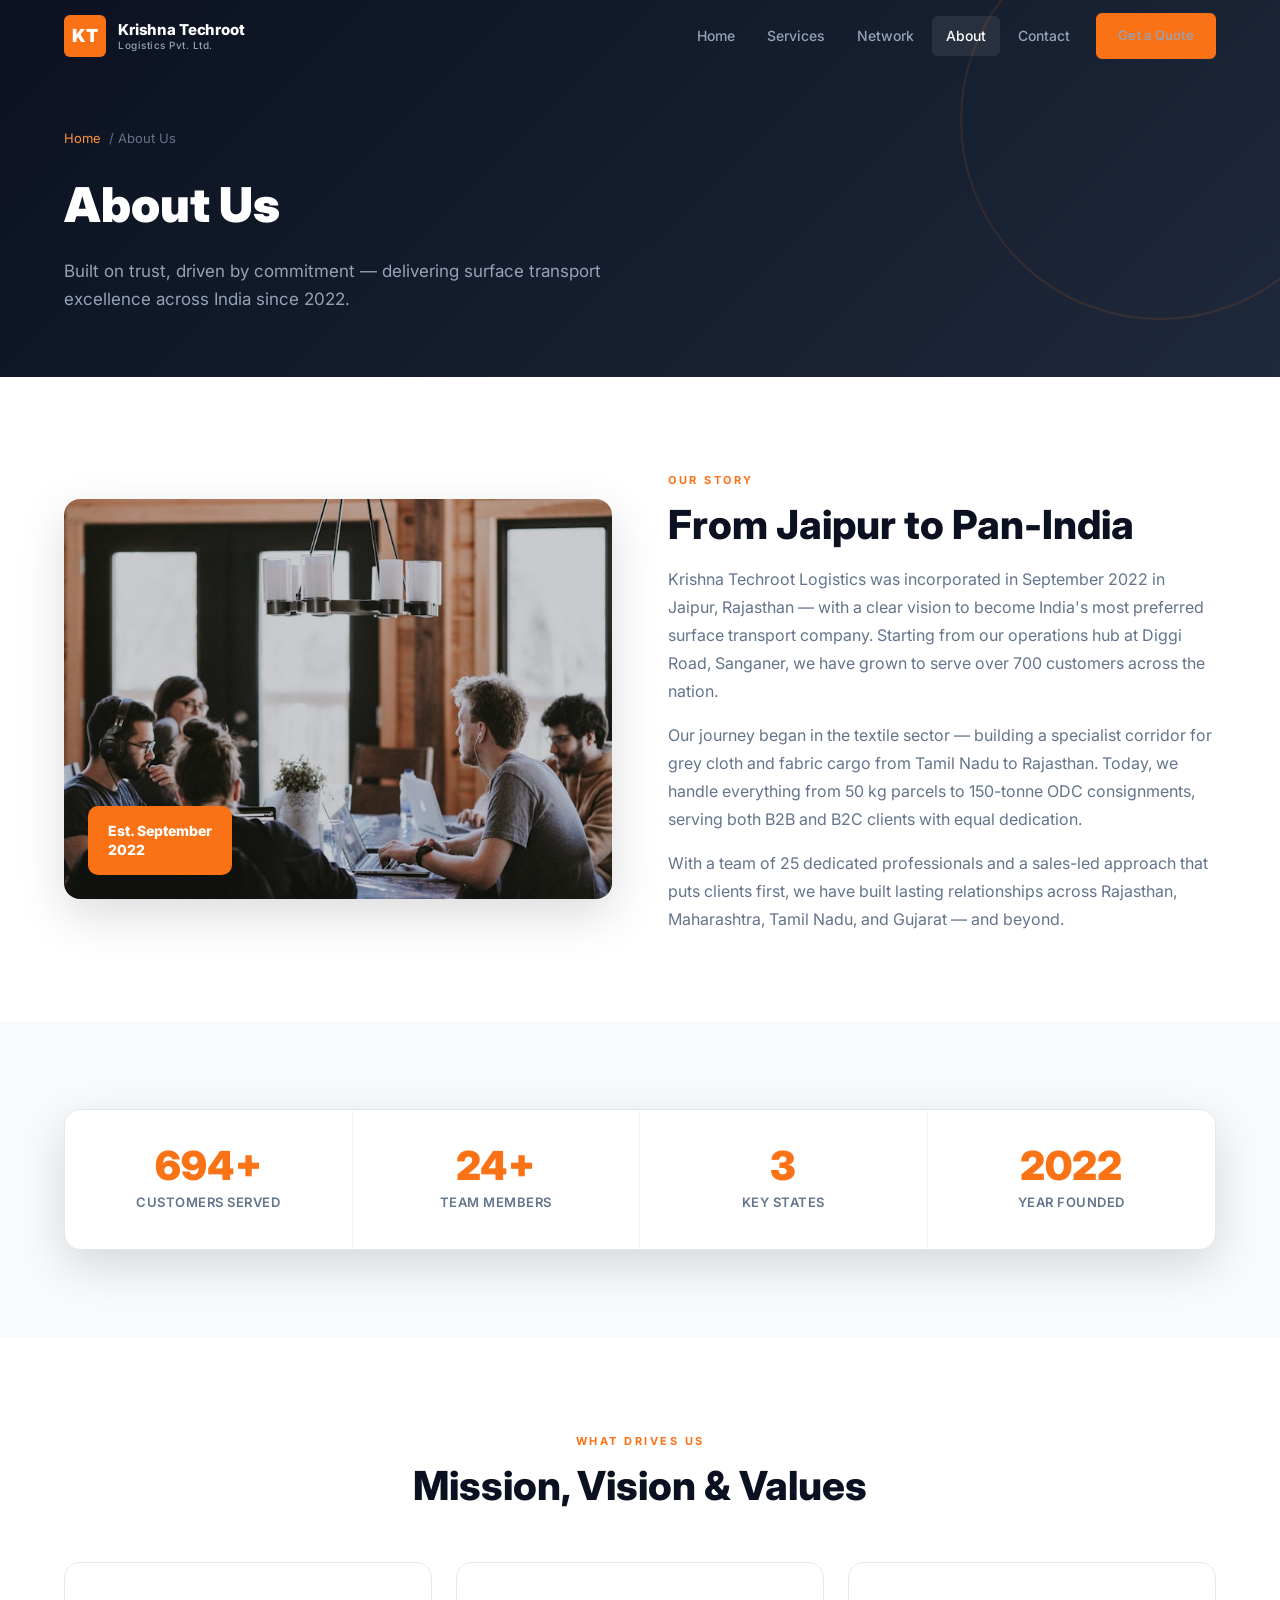
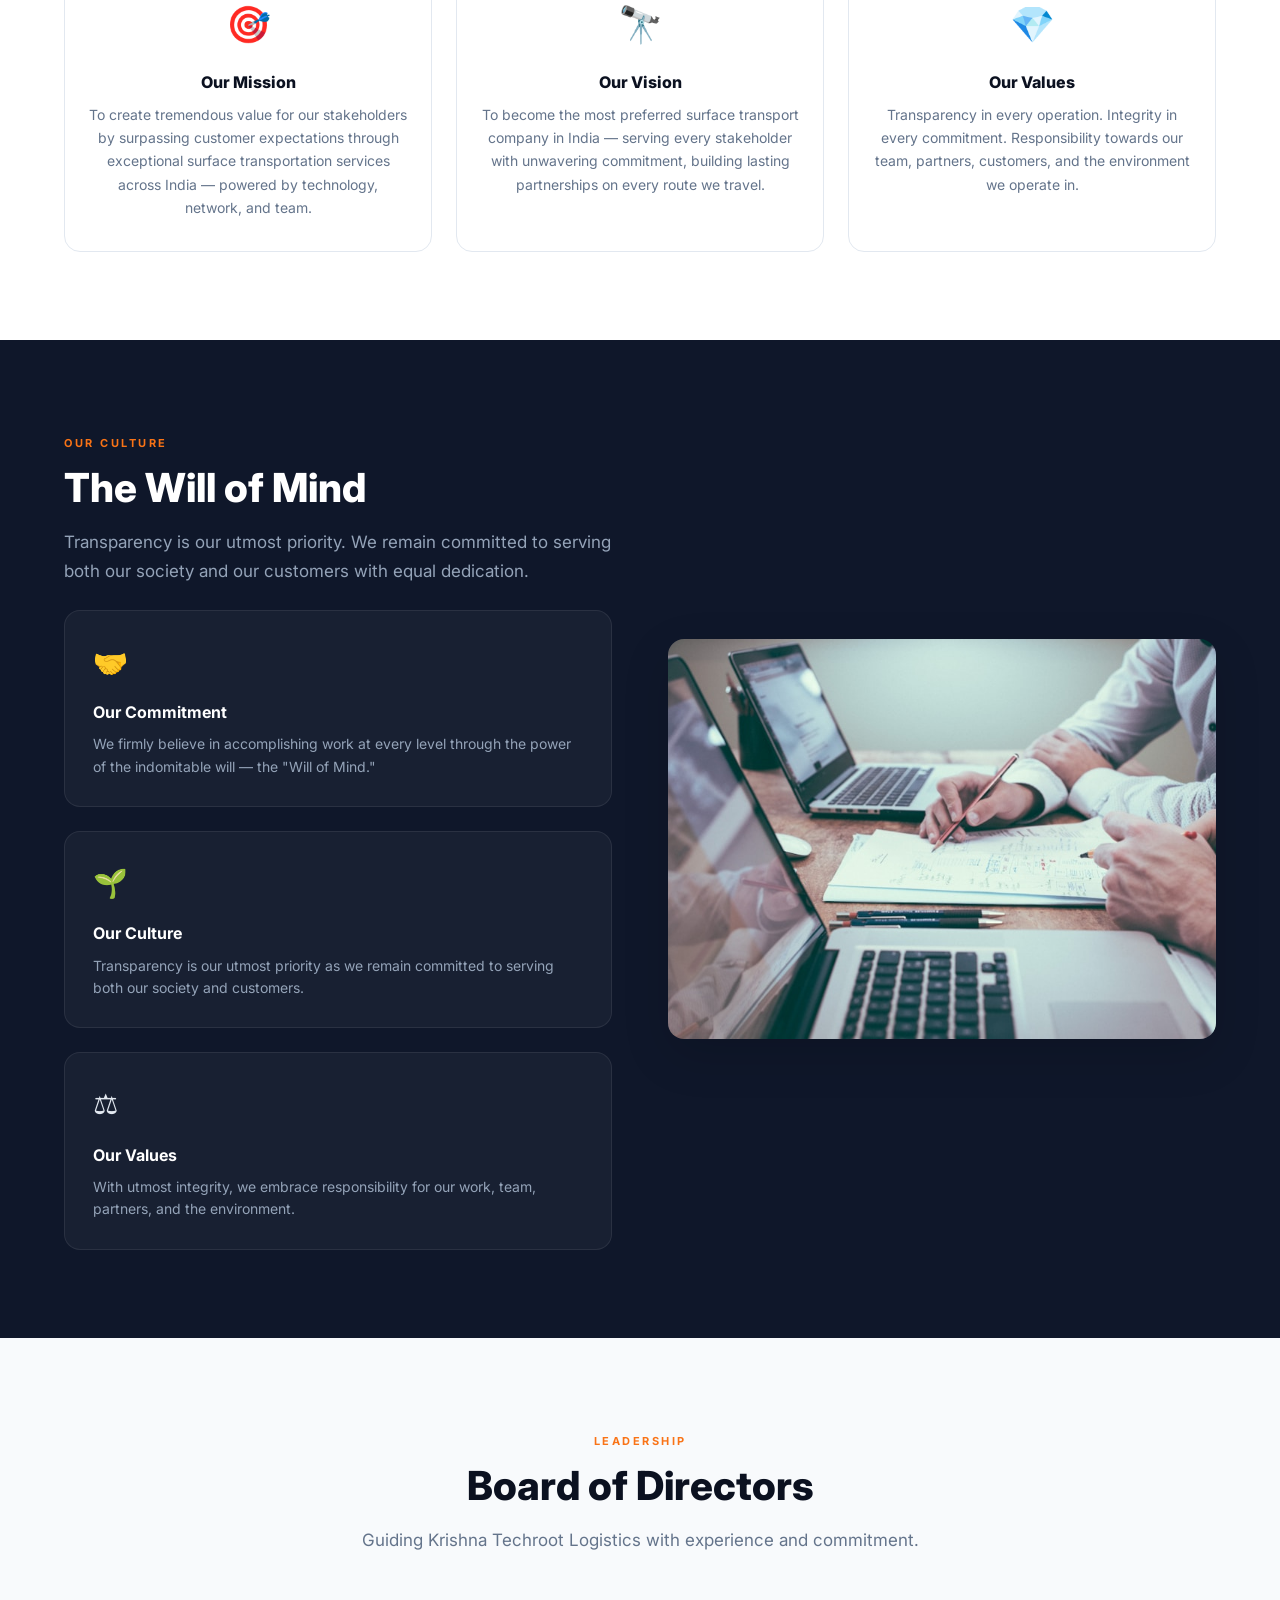
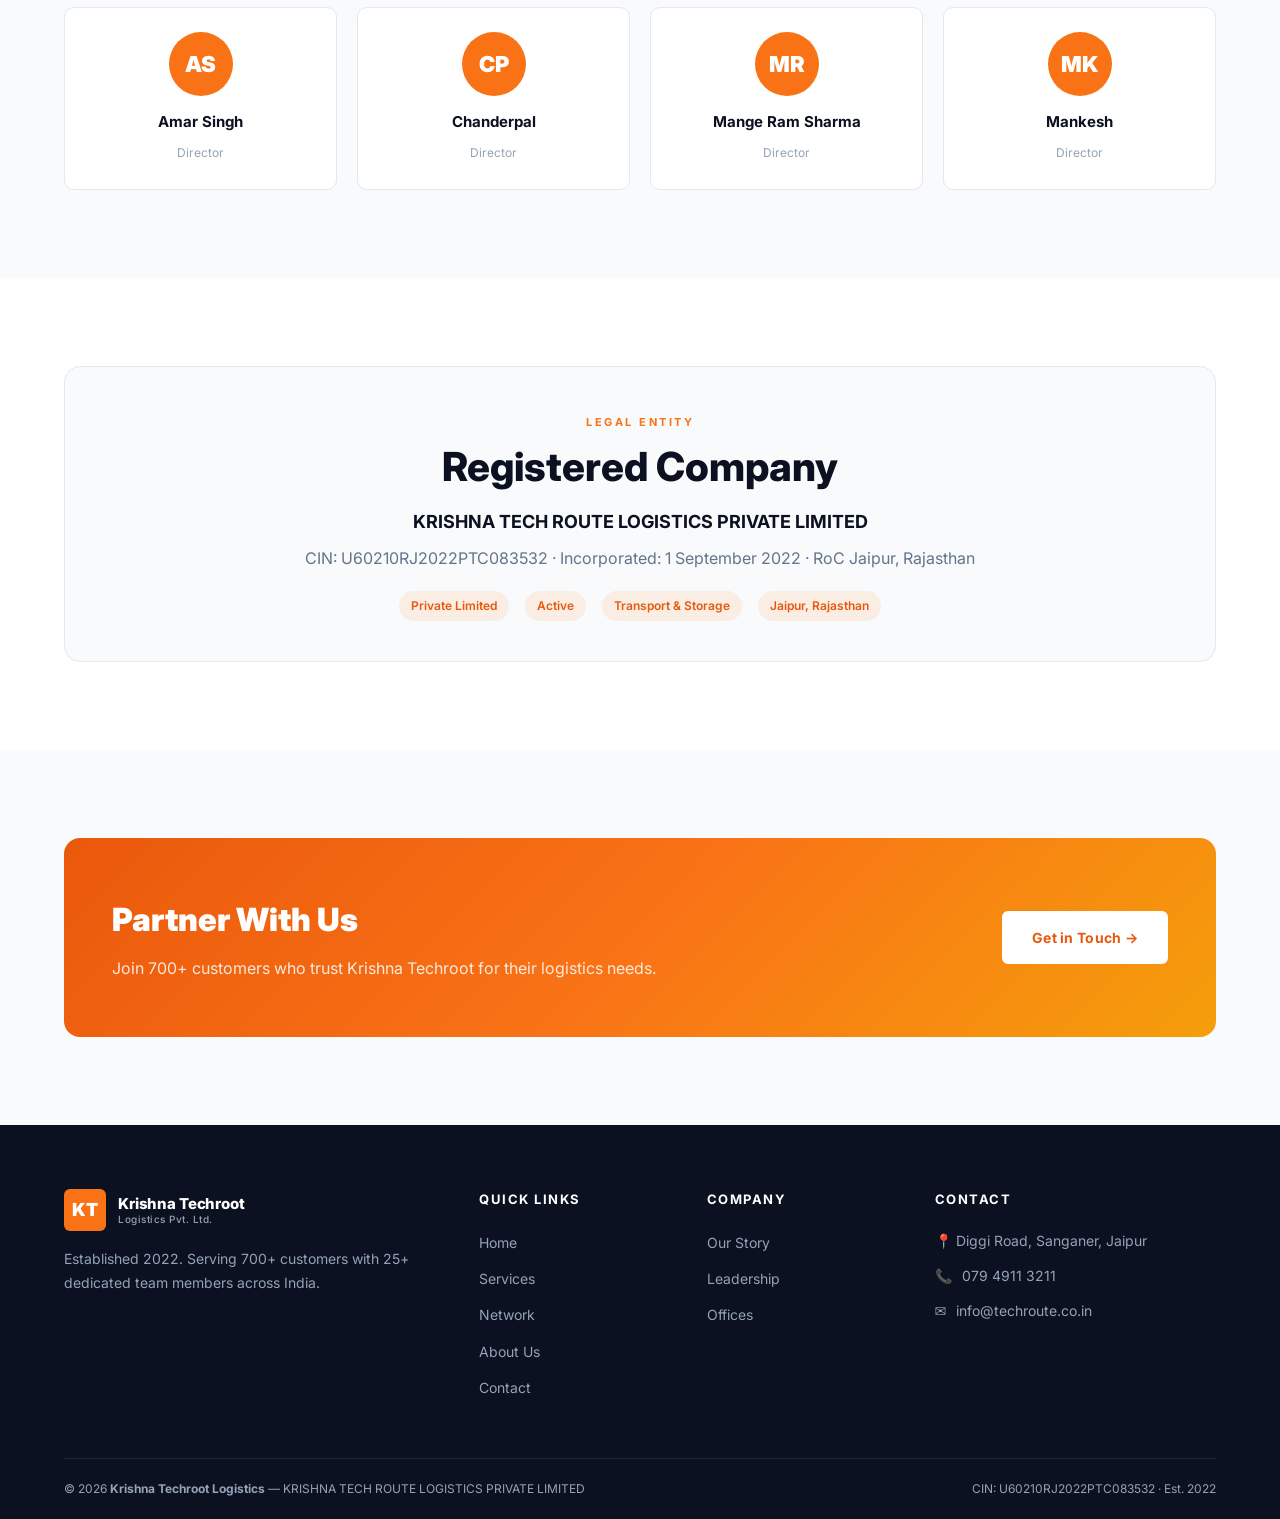
==== krishna-techroot-logistics/about.html @ 6e651018 "Initial commit: Krishna Techroot Logistics demo" ====
<!DOCTYPE html>
<html lang="en">
<head>
  <meta charset="UTF-8">
  <meta name="viewport" content="width=device-width, initial-scale=1.0">
  <title>About Us | Krishna Techroot Logistics</title>
  <meta name="description" content="Krishna Techroot Logistics — established 2022 in Jaipur. 25+ team members serving 700+ customers across India.">
  <link rel="preconnect" href="https://fonts.googleapis.com">
  <link rel="preconnect" href="https://fonts.gstatic.com" crossorigin>
  <link href="https://fonts.googleapis.com/css2?family=Inter:wght@400;500;600;700;800;900&display=swap" rel="stylesheet">
  <link rel="stylesheet" href="assets/css/main.css">
</head>
<body>
  <a href="#main" class="skip-link">Skip to main content</a>

  <header class="site-header scrolled">
    <div class="container header-inner">
      <a href="index.html" class="logo">
        <div class="logo-icon">KT</div>
        <div class="logo-text"><span class="name">Krishna Techroot</span><span class="tag">Logistics Pvt. Ltd.</span></div>
      </a>
      <nav class="nav-desktop" aria-label="Main navigation">
        <a href="index.html">Home</a>
        <a href="services.html">Services</a>
        <a href="network.html">Network</a>
        <a href="about.html" class="active">About</a>
        <a href="contact.html">Contact</a>
        <a href="contact.html#quote" class="btn btn-primary">Get a Quote</a>
      </nav>
      <button class="menu-toggle" aria-label="Open menu" aria-expanded="false"><span></span><span></span><span></span></button>
    </div>
    <nav class="mobile-nav" id="mobile-nav">
      <a href="index.html">Home</a>
      <a href="services.html">Services</a>
      <a href="network.html">Network</a>
      <a href="about.html" class="active">About</a>
      <a href="contact.html">Contact</a>
      <a href="contact.html#quote" class="btn btn-primary" style="margin-top:12px;text-align:center;">Get a Quote</a>
    </nav>
  </header>

  <main id="main">
    <div class="page-hero">
      <div class="container">
        <div class="breadcrumb"><a href="index.html">Home</a> / About Us</div>
        <h1>About Us</h1>
        <p>Built on trust, driven by commitment — delivering surface transport excellence across India since 2022.</p>
      </div>
    </div>

    <!-- Story -->
    <section class="section">
      <div class="container">
        <div class="about-grid fade-up">
          <div class="about-img">
            <img src="assets/images/team.jpg" alt="Krishna Techroot Logistics operations" loading="lazy">
            <div class="about-img-badge">Est. September<br>2022</div>
          </div>
          <div>
            <span class="section-label">Our Story</span>
            <h2 class="section-title">From Jaipur to Pan-India</h2>
            <p style="margin-bottom:16px;color:var(--slate-500);line-height:1.75;">Krishna Techroot Logistics was incorporated in September 2022 in Jaipur, Rajasthan — with a clear vision to become India's most preferred surface transport company. Starting from our operations hub at Diggi Road, Sanganer, we have grown to serve over 700 customers across the nation.</p>
            <p style="margin-bottom:16px;color:var(--slate-500);line-height:1.75;">Our journey began in the textile sector — building a specialist corridor for grey cloth and fabric cargo from Tamil Nadu to Rajasthan. Today, we handle everything from 50 kg parcels to 150-tonne ODC consignments, serving both B2B and B2C clients with equal dedication.</p>
            <p style="color:var(--slate-500);line-height:1.75;">With a team of 25 dedicated professionals and a sales-led approach that puts clients first, we have built lasting relationships across Rajasthan, Maharashtra, Tamil Nadu, and Gujarat — and beyond.</p>
          </div>
        </div>
      </div>
    </section>

    <!-- Numbers -->
    <section class="section section-light">
      <div class="container">
        <div class="stats-grid fade-up" style="margin-top:0;">
          <div class="stat-item">
            <div class="stat-num" data-count="700" data-suffix="+">0</div>
            <div class="stat-label">Customers Served</div>
          </div>
          <div class="stat-item">
            <div class="stat-num" data-count="25" data-suffix="+">0</div>
            <div class="stat-label">Team Members</div>
          </div>
          <div class="stat-item">
            <div class="stat-num" data-count="4" data-suffix="">0</div>
            <div class="stat-label">Key States</div>
          </div>
          <div class="stat-item">
            <div class="stat-num">2022</div>
            <div class="stat-label">Year Founded</div>
          </div>
        </div>
      </div>
    </section>

    <!-- Mission Vision Values -->
    <section class="section">
      <div class="container">
        <div class="section-header center fade-up">
          <span class="section-label">What Drives Us</span>
          <h2 class="section-title">Mission, Vision &amp; Values</h2>
        </div>
        <div class="values-grid fade-up">
          <div class="value-card">
            <div class="value-icon">🎯</div>
            <h3>Our Mission</h3>
            <p>To create tremendous value for our stakeholders by surpassing customer expectations through exceptional surface transportation services across India — powered by technology, network, and team.</p>
          </div>
          <div class="value-card">
            <div class="value-icon">🔭</div>
            <h3>Our Vision</h3>
            <p>To become the most preferred surface transport company in India — serving every stakeholder with unwavering commitment, building lasting partnerships on every route we travel.</p>
          </div>
          <div class="value-card">
            <div class="value-icon">💎</div>
            <h3>Our Values</h3>
            <p>Transparency in every operation. Integrity in every commitment. Responsibility towards our team, partners, customers, and the environment we operate in.</p>
          </div>
        </div>
      </div>
    </section>

    <!-- Culture -->
    <section class="section section-dark">
      <div class="container">
        <div class="about-grid fade-up">
          <div>
            <span class="section-label">Our Culture</span>
            <h2 class="section-title">The Will of Mind</h2>
            <p class="section-desc" style="margin-bottom:24px;">Transparency is our utmost priority. We remain committed to serving both our society and our customers with equal dedication.</p>
            <div class="features-grid" style="grid-template-columns:1fr;">
              <div class="feature-card">
                <div class="feature-icon">🤝</div>
                <h3>Our Commitment</h3>
                <p>We firmly believe in accomplishing work at every level through the power of the indomitable will — the "Will of Mind."</p>
              </div>
              <div class="feature-card">
                <div class="feature-icon">🌱</div>
                <h3>Our Culture</h3>
                <p>Transparency is our utmost priority as we remain committed to serving both our society and customers.</p>
              </div>
              <div class="feature-card">
                <div class="feature-icon">⚖️</div>
                <h3>Our Values</h3>
                <p>With utmost integrity, we embrace responsibility for our work, team, partners, and the environment.</p>
              </div>
            </div>
          </div>
          <div class="about-img">
            <img src="assets/images/office.jpg" alt="Krishna Techroot team and culture" loading="lazy">
          </div>
        </div>
      </div>
    </section>

    <!-- Leadership -->
    <section class="section section-light">
      <div class="container">
        <div class="section-header center fade-up">
          <span class="section-label">Leadership</span>
          <h2 class="section-title">Board of Directors</h2>
          <p class="section-desc">Guiding Krishna Techroot Logistics with experience and commitment.</p>
        </div>
        <div class="directors-grid fade-up">
          <div class="director-card" style="background:white;border:1px solid var(--slate-200);">
            <div class="director-avatar">AS</div>
            <h4 style="color:var(--navy-900);">Amar Singh</h4>
            <span>Director</span>
          </div>
          <div class="director-card" style="background:white;border:1px solid var(--slate-200);">
            <div class="director-avatar">CP</div>
            <h4 style="color:var(--navy-900);">Chanderpal</h4>
            <span>Director</span>
          </div>
          <div class="director-card" style="background:white;border:1px solid var(--slate-200);">
            <div class="director-avatar">MR</div>
            <h4 style="color:var(--navy-900);">Mange Ram Sharma</h4>
            <span>Director</span>
          </div>
          <div class="director-card" style="background:white;border:1px solid var(--slate-200);">
            <div class="director-avatar">MK</div>
            <h4 style="color:var(--navy-900);">Mankesh</h4>
            <span>Director</span>
          </div>
        </div>
      </div>
    </section>

    <!-- Legal -->
    <section class="section">
      <div class="container fade-up">
        <div style="background:var(--slate-50);border:1px solid var(--slate-200);border-radius:var(--radius-lg);padding:40px;text-align:center;">
          <span class="section-label">Legal Entity</span>
          <h2 class="section-title" style="margin-bottom:16px;">Registered Company</h2>
          <p style="font-size:18px;font-weight:700;color:var(--navy-900);margin-bottom:8px;">KRISHNA TECH ROUTE LOGISTICS PRIVATE LIMITED</p>
          <p style="color:var(--slate-500);margin-bottom:20px;">CIN: U60210RJ2022PTC083532 · Incorporated: 1 September 2022 · RoC Jaipur, Rajasthan</p>
          <div style="display:flex;gap:16px;justify-content:center;flex-wrap:wrap;">
            <span class="service-tag">Private Limited</span>
            <span class="service-tag">Active</span>
            <span class="service-tag">Transport &amp; Storage</span>
            <span class="service-tag">Jaipur, Rajasthan</span>
          </div>
        </div>
      </div>
    </section>

    <section class="section section-light">
      <div class="container fade-up">
        <div class="cta-banner">
          <div>
            <h2>Partner With Us</h2>
            <p>Join 700+ customers who trust Krishna Techroot for their logistics needs.</p>
          </div>
          <a href="contact.html#quote" class="btn">Get in Touch →</a>
        </div>
      </div>
    </section>
  </main>

  <footer class="site-footer">
    <div class="container">
      <div class="footer-grid">
        <div class="footer-brand">
          <a href="index.html" class="logo"><div class="logo-icon">KT</div><div class="logo-text"><span class="name">Krishna Techroot</span><span class="tag">Logistics Pvt. Ltd.</span></div></a>
          <p>Established 2022. Serving 700+ customers with 25+ dedicated team members across India.</p>
        </div>
        <div class="footer-col"><h4>Quick Links</h4><ul><li><a href="index.html">Home</a></li><li><a href="services.html">Services</a></li><li><a href="network.html">Network</a></li><li><a href="about.html">About Us</a></li><li><a href="contact.html">Contact</a></li></ul></div>
        <div class="footer-col"><h4>Company</h4><ul><li><a href="about.html">Our Story</a></li><li><a href="about.html">Leadership</a></li><li><a href="network.html">Offices</a></li></ul></div>
        <div class="footer-col"><h4>Contact</h4><div class="footer-contact-item">📍 Diggi Road, Sanganer, Jaipur</div><div class="footer-contact-item">📞 <a href="tel:+9107949113211">079 4911 3211</a></div><div class="footer-contact-item">✉️ <a href="mailto:info@techroute.co.in">info@techroute.co.in</a></div></div>
      </div>
      <div class="footer-bottom">
        <span>© 2026 <strong>Krishna Techroot Logistics</strong> — KRISHNA TECH ROUTE LOGISTICS PRIVATE LIMITED</span>
        <span>CIN: U60210RJ2022PTC083532 · Est. 2022</span>
      </div>
    </div>
  </footer>
  <script src="assets/js/main.js"></script>
</body>
</html>
---- krishna-techroot-logistics/assets/css/main.css ----
/* Krishna Techroot Logistics — Main Stylesheet */

:root {
  --navy-900: #0b1120;
  --navy-800: #0f172a;
  --navy-700: #1e293b;
  --navy-600: #334155;
  --accent-500: #f97316;
  --accent-600: #ea580c;
  --accent-400: #fb923c;
  --gold-400: #fbbf24;
  --slate-50: #f8fafc;
  --slate-100: #f1f5f9;
  --slate-200: #e2e8f0;
  --slate-400: #94a3b8;
  --slate-500: #64748b;
  --white: #ffffff;
  --success: #059669;
  --font: 'Inter', system-ui, -apple-system, sans-serif;
  --container: 1200px;
  --header-h: 72px;
  --radius-sm: 6px;
  --radius-md: 10px;
  --radius-lg: 16px;
  --shadow-sm: 0 1px 3px rgba(0,0,0,.08);
  --shadow-md: 0 8px 24px rgba(0,0,0,.10);
  --shadow-lg: 0 16px 48px rgba(0,0,0,.14);
  --transition: .25s cubic-bezier(.4,0,.2,1);
}

*, *::before, *::after { box-sizing: border-box; margin: 0; padding: 0; }

html { scroll-behavior: smooth; }

body {
  font-family: var(--font);
  font-size: 16px;
  line-height: 1.65;
  color: var(--navy-600);
  background: var(--white);
  -webkit-font-smoothing: antialiased;
}

img { max-width: 100%; height: auto; display: block; }
a { color: inherit; text-decoration: none; }
ul { list-style: none; }

.container {
  width: 100%;
  max-width: var(--container);
  margin: 0 auto;
  padding: 0 24px;
}

.skip-link {
  position: absolute;
  top: -100px;
  left: 16px;
  background: var(--accent-500);
  color: white;
  padding: 8px 16px;
  border-radius: var(--radius-sm);
  z-index: 9999;
  font-weight: 600;
}
.skip-link:focus { top: 16px; }

/* Buttons */
.btn {
  display: inline-flex;
  align-items: center;
  justify-content: center;
  gap: 8px;
  padding: 13px 28px;
  border-radius: var(--radius-sm);
  font-weight: 700;
  font-size: 14px;
  letter-spacing: .02em;
  border: 2px solid transparent;
  cursor: pointer;
  transition: all var(--transition);
  white-space: nowrap;
}

.btn-primary {
  background: var(--accent-500);
  color: white;
  border-color: var(--accent-500);
}
.btn-primary:hover {
  background: var(--accent-600);
  border-color: var(--accent-600);
  transform: translateY(-2px);
  box-shadow: 0 8px 20px rgba(249,115,22,.35);
}

.btn-outline {
  background: transparent;
  color: white;
  border-color: rgba(255,255,255,.45);
}
.btn-outline:hover {
  background: rgba(255,255,255,.1);
  border-color: white;
}

.btn-dark {
  background: var(--navy-800);
  color: white;
  border-color: var(--navy-800);
}
.btn-dark:hover {
  background: var(--navy-700);
  transform: translateY(-2px);
}

/* Section utilities */
.section { padding: 88px 0; }
.section-sm { padding: 64px 0; }
.section-dark { background: var(--navy-800); color: var(--slate-200); }
.section-light { background: var(--slate-50); }

.section-label {
  display: inline-block;
  font-size: 11px;
  font-weight: 700;
  letter-spacing: 2.5px;
  text-transform: uppercase;
  color: var(--accent-500);
  margin-bottom: 12px;
}

.section-title {
  font-size: clamp(28px, 4vw, 40px);
  font-weight: 800;
  color: var(--navy-900);
  line-height: 1.2;
  margin-bottom: 16px;
}

.section-dark .section-title { color: white; }

.section-desc {
  font-size: 17px;
  color: var(--slate-500);
  max-width: 600px;
  line-height: 1.7;
}

.section-dark .section-desc { color: var(--slate-400); }

.section-header { margin-bottom: 52px; }
.section-header.center { text-align: center; }
.section-header.center .section-desc { margin: 0 auto; }

/* Header */
.site-header {
  position: fixed;
  top: 0; left: 0; right: 0;
  z-index: 1000;
  height: var(--header-h);
  transition: background var(--transition), box-shadow var(--transition);
}

.site-header.scrolled {
  background: rgba(11,17,32,.97);
  backdrop-filter: blur(12px);
  box-shadow: 0 4px 24px rgba(0,0,0,.2);
}

.header-inner {
  display: flex;
  align-items: center;
  justify-content: space-between;
  height: var(--header-h);
  gap: 24px;
}

.logo {
  display: flex;
  align-items: center;
  gap: 12px;
  flex-shrink: 0;
}

.logo-icon {
  width: 42px;
  height: 42px;
  background: var(--accent-500);
  border-radius: var(--radius-sm);
  display: flex;
  align-items: center;
  justify-content: center;
  font-weight: 900;
  font-size: 18px;
  color: white;
}

.logo-text { line-height: 1.2; }
.logo-text .name {
  display: block;
  font-size: 15px;
  font-weight: 800;
  color: white;
  letter-spacing: -.01em;
}
.logo-text .tag {
  display: block;
  font-size: 10px;
  color: var(--slate-400);
  font-weight: 500;
  letter-spacing: .5px;
}

.nav-desktop {
  display: flex;
  align-items: center;
  gap: 4px;
}

.nav-desktop a {
  padding: 8px 14px;
  font-size: 14px;
  font-weight: 500;
  color: var(--slate-400);
  border-radius: var(--radius-sm);
  transition: color var(--transition), background var(--transition);
}

.nav-desktop a:hover,
.nav-desktop a.active {
  color: white;
  background: rgba(255,255,255,.08);
}

.nav-desktop .btn-primary { margin-left: 8px; padding: 10px 20px; font-size: 13px; }

.menu-toggle {
  display: none;
  background: none;
  border: none;
  cursor: pointer;
  padding: 8px;
  color: white;
}

.menu-toggle span {
  display: block;
  width: 24px;
  height: 2px;
  background: white;
  margin: 5px 0;
  transition: all var(--transition);
  border-radius: 2px;
}

.mobile-nav {
  display: none;
  position: fixed;
  top: var(--header-h);
  left: 0; right: 0; bottom: 0;
  background: var(--navy-900);
  padding: 24px;
  flex-direction: column;
  gap: 4px;
  z-index: 999;
  overflow-y: auto;
}

.mobile-nav.open { display: flex; }

.mobile-nav a {
  padding: 14px 16px;
  font-size: 16px;
  font-weight: 500;
  color: var(--slate-200);
  border-radius: var(--radius-sm);
  border-bottom: 1px solid rgba(255,255,255,.06);
}

.mobile-nav a:hover,
.mobile-nav a.active { color: var(--accent-500); }

/* Hero */
.hero {
  position: relative;
  min-height: 100vh;
  display: flex;
  align-items: center;
  overflow: hidden;
  background: var(--navy-900);
}

.hero-bg {
  position: absolute;
  inset: 0;
  background-size: cover;
  background-position: center;
  transform: scale(1.05);
  transition: transform 8s ease;
}

.hero:hover .hero-bg { transform: scale(1.08); }

.hero-overlay {
  position: absolute;
  inset: 0;
  background: linear-gradient(135deg, rgba(11,17,32,.92) 0%, rgba(11,17,32,.65) 50%, rgba(11,17,32,.80) 100%);
}

.hero-content {
  position: relative;
  z-index: 2;
  padding: calc(var(--header-h) + 60px) 0 80px;
  max-width: 760px;
}

.hero-badge {
  display: inline-flex;
  align-items: center;
  gap: 8px;
  background: rgba(249,115,22,.15);
  border: 1px solid rgba(249,115,22,.35);
  color: var(--accent-400);
  font-size: 12px;
  font-weight: 700;
  letter-spacing: 1.5px;
  text-transform: uppercase;
  padding: 7px 16px;
  border-radius: 100px;
  margin-bottom: 24px;
}

.hero-badge::before {
  content: '';
  width: 7px; height: 7px;
  background: var(--accent-500);
  border-radius: 50%;
  animation: pulse 2s infinite;
}

@keyframes pulse {
  0%, 100% { opacity: 1; transform: scale(1); }
  50% { opacity: .5; transform: scale(1.3); }
}

.hero h1 {
  font-size: clamp(36px, 6vw, 62px);
  font-weight: 900;
  color: white;
  line-height: 1.1;
  margin-bottom: 20px;
  letter-spacing: -.02em;
}

.hero h1 span { color: var(--accent-500); }

.hero-sub {
  font-size: clamp(16px, 2vw, 19px);
  color: var(--slate-400);
  margin-bottom: 36px;
  line-height: 1.7;
  max-width: 580px;
}

.hero-actions { display: flex; gap: 14px; flex-wrap: wrap; margin-bottom: 52px; }

.hero-trust {
  display: flex;
  gap: 32px;
  flex-wrap: wrap;
  padding-top: 32px;
  border-top: 1px solid rgba(255,255,255,.1);
}

.hero-trust-item strong {
  display: block;
  font-size: 22px;
  font-weight: 800;
  color: white;
}
.hero-trust-item span {
  font-size: 12px;
  color: var(--slate-500);
  text-transform: uppercase;
  letter-spacing: 1px;
}

/* Page hero (inner pages) */
.page-hero {
  background: linear-gradient(135deg, var(--navy-900) 0%, var(--navy-700) 100%);
  padding: calc(var(--header-h) + 56px) 0 64px;
  position: relative;
  overflow: hidden;
}

.page-hero::after {
  content: '';
  position: absolute;
  right: -80px; top: -80px;
  width: 400px; height: 400px;
  border: 2px solid rgba(249,115,22,.12);
  border-radius: 50%;
}

.breadcrumb {
  display: flex;
  gap: 8px;
  align-items: center;
  font-size: 13px;
  color: var(--slate-500);
  margin-bottom: 16px;
}

.breadcrumb a { color: var(--accent-400); }
.breadcrumb a:hover { color: var(--accent-500); }

.page-hero h1 {
  font-size: clamp(32px, 5vw, 48px);
  font-weight: 900;
  color: white;
  margin-bottom: 12px;
}

.page-hero p {
  font-size: 17px;
  color: var(--slate-400);
  max-width: 560px;
}

/* Stats */
.stats-bar {
  background: var(--white);
  padding: 0;
  margin-top: -48px;
  position: relative;
  z-index: 10;
}

.stats-grid {
  display: grid;
  grid-template-columns: repeat(4, 1fr);
  background: white;
  border-radius: var(--radius-lg);
  box-shadow: var(--shadow-lg);
  overflow: hidden;
  border: 1px solid var(--slate-200);
}

.stat-item {
  padding: 36px 28px;
  text-align: center;
  border-right: 1px solid var(--slate-100);
  transition: background var(--transition);
}

.stat-item:last-child { border-right: none; }
.stat-item:hover { background: var(--slate-50); }

.stat-num {
  font-size: 40px;
  font-weight: 900;
  color: var(--accent-500);
  line-height: 1;
  margin-bottom: 6px;
}

.stat-label {
  font-size: 13px;
  font-weight: 600;
  color: var(--slate-500);
  text-transform: uppercase;
  letter-spacing: .5px;
}

/* Service cards */
.services-grid {
  display: grid;
  grid-template-columns: repeat(auto-fit, minmax(260px, 1fr));
  gap: 24px;
}

.service-card {
  background: white;
  border: 1px solid var(--slate-200);
  border-radius: var(--radius-lg);
  overflow: hidden;
  transition: all var(--transition);
  group: hover;
}

.service-card:hover {
  transform: translateY(-6px);
  box-shadow: var(--shadow-md);
  border-color: var(--accent-500);
}

.service-card-img {
  height: 180px;
  overflow: hidden;
}

.service-card-img img {
  width: 100%;
  height: 100%;
  object-fit: cover;
  transition: transform .5s ease;
}

.service-card:hover .service-card-img img { transform: scale(1.06); }

.service-card-body { padding: 24px; }

.service-icon {
  width: 48px; height: 48px;
  background: rgba(249,115,22,.1);
  border-radius: var(--radius-sm);
  display: flex;
  align-items: center;
  justify-content: center;
  font-size: 22px;
  margin-bottom: 14px;
}

.service-card h3 {
  font-size: 18px;
  font-weight: 800;
  color: var(--navy-900);
  margin-bottom: 8px;
}

.service-card p {
  font-size: 14px;
  color: var(--slate-500);
  line-height: 1.65;
  margin-bottom: 16px;
}

.service-link {
  font-size: 13px;
  font-weight: 700;
  color: var(--accent-500);
  display: inline-flex;
  align-items: center;
  gap: 4px;
}

.service-link:hover { color: var(--accent-600); }

/* Feature grid */
.features-grid {
  display: grid;
  grid-template-columns: repeat(auto-fit, minmax(220px, 1fr));
  gap: 24px;
}

.feature-card {
  padding: 28px;
  background: rgba(255,255,255,.04);
  border: 1px solid rgba(255,255,255,.08);
  border-radius: var(--radius-lg);
  transition: all var(--transition);
}

.feature-card:hover {
  background: rgba(249,115,22,.08);
  border-color: rgba(249,115,22,.25);
}

.feature-icon {
  font-size: 28px;
  margin-bottom: 14px;
}

.feature-card h3 {
  font-size: 16px;
  font-weight: 700;
  color: white;
  margin-bottom: 8px;
}

.feature-card p { font-size: 14px; color: var(--slate-400); line-height: 1.6; }

/* Coverage */
.coverage-layout {
  display: grid;
  grid-template-columns: 1fr 1fr;
  gap: 48px;
  align-items: center;
}

.india-map-wrap {
  background: var(--white);
  border-radius: var(--radius-lg);
  padding: 16px;
  border: 1px solid var(--slate-200);
  box-shadow: var(--shadow-md);
  overflow: hidden;
}

.india-map-img {
  width: 100%;
  height: auto;
  display: block;
  border-radius: calc(var(--radius-lg) - 4px);
}

.section-dark .india-map-wrap {
  background: var(--white);
  border-color: rgba(255,255,255,.12);
}

.state-cards { display: flex; flex-direction: column; gap: 16px; }

.state-card {
  display: flex;
  gap: 16px;
  padding: 20px;
  background: white;
  border: 1px solid var(--slate-200);
  border-radius: var(--radius-md);
  transition: all var(--transition);
}

.state-card:hover {
  border-color: var(--accent-500);
  box-shadow: var(--shadow-sm);
}

.state-badge {
  width: 48px; height: 48px;
  background: var(--navy-800);
  color: var(--accent-500);
  border-radius: var(--radius-sm);
  display: flex;
  align-items: center;
  justify-content: center;
  font-weight: 900;
  font-size: 14px;
  flex-shrink: 0;
}

.state-card h4 {
  font-size: 15px;
  font-weight: 800;
  color: var(--navy-900);
  margin-bottom: 2px;
}

.state-card .role {
  font-size: 11px;
  font-weight: 700;
  color: var(--accent-500);
  text-transform: uppercase;
  letter-spacing: 1px;
  margin-bottom: 6px;
}

.state-card p { font-size: 13px; color: var(--slate-500); line-height: 1.55; }

/* Industries */
.industries-grid {
  display: grid;
  grid-template-columns: repeat(3, 1fr);
  gap: 20px;
}

.industry-card {
  position: relative;
  border-radius: var(--radius-lg);
  overflow: hidden;
  height: 260px;
  background: var(--navy-800);
  background-size: cover;
  background-position: center;
}

.industry-card img {
  position: absolute;
  inset: 0;
  width: 100%;
  height: 100%;
  object-fit: cover;
  transition: transform .5s ease;
  z-index: 1;
}

.industry-card:hover img { transform: scale(1.06); }

.industry-overlay {
  position: absolute;
  inset: 0;
  z-index: 2;
  background: linear-gradient(to top, rgba(11,17,32,.92) 0%, rgba(11,17,32,.25) 55%, rgba(11,17,32,.05) 100%);
  display: flex;
  align-items: flex-end;
  padding: 24px;
}

.industry-overlay h3 {
  color: white;
  font-size: 17px;
  font-weight: 800;
}

.industry-overlay p {
  color: var(--slate-400);
  font-size: 12px;
  margin-top: 2px;
}

/* CTA Banner */
.cta-banner {
  background: linear-gradient(135deg, var(--accent-600) 0%, var(--accent-500) 50%, #f59e0b 100%);
  border-radius: var(--radius-lg);
  padding: 56px 48px;
  display: flex;
  align-items: center;
  justify-content: space-between;
  gap: 32px;
  flex-wrap: wrap;
}

.cta-banner h2 {
  font-size: clamp(24px, 3vw, 32px);
  font-weight: 900;
  color: white;
  margin-bottom: 8px;
}

.cta-banner p { color: rgba(255,255,255,.85); font-size: 16px; }

.cta-banner .btn {
  background: white;
  color: var(--accent-600);
  border-color: white;
  flex-shrink: 0;
}
.cta-banner .btn:hover {
  background: var(--navy-900);
  color: white;
  border-color: var(--navy-900);
}

/* About */
.about-grid {
  display: grid;
  grid-template-columns: 1fr 1fr;
  gap: 56px;
  align-items: center;
}

.about-img {
  border-radius: var(--radius-lg);
  overflow: hidden;
  box-shadow: var(--shadow-lg);
  position: relative;
}

.about-img img { width: 100%; height: 400px; object-fit: cover; }

.about-img-badge {
  position: absolute;
  bottom: 24px; left: 24px;
  background: var(--accent-500);
  color: white;
  padding: 16px 20px;
  border-radius: var(--radius-md);
  font-weight: 800;
  font-size: 14px;
  line-height: 1.3;
}

.values-grid {
  display: grid;
  grid-template-columns: repeat(3, 1fr);
  gap: 24px;
}

.value-card {
  text-align: center;
  padding: 32px 24px;
  background: white;
  border: 1px solid var(--slate-200);
  border-radius: var(--radius-lg);
}

.value-icon { font-size: 36px; margin-bottom: 14px; }

.value-card h3 {
  font-size: 16px;
  font-weight: 800;
  color: var(--navy-900);
  margin-bottom: 8px;
}

.value-card p { font-size: 14px; color: var(--slate-500); }

/* Directors */
.directors-grid {
  display: grid;
  grid-template-columns: repeat(auto-fit, minmax(200px, 1fr));
  gap: 20px;
}

.director-card {
  background: rgba(255,255,255,.05);
  border: 1px solid rgba(255,255,255,.1);
  border-radius: var(--radius-md);
  padding: 24px;
  text-align: center;
}

.director-avatar {
  width: 64px; height: 64px;
  background: var(--accent-500);
  border-radius: 50%;
  display: flex;
  align-items: center;
  justify-content: center;
  font-size: 22px;
  font-weight: 900;
  color: white;
  margin: 0 auto 14px;
}

.director-card h4 { font-size: 15px; font-weight: 700; color: white; margin-bottom: 4px; }
.director-card span { font-size: 12px; color: var(--slate-400); }

/* Contact */
.offices-grid {
  display: grid;
  grid-template-columns: repeat(auto-fit, minmax(300px, 1fr));
  gap: 24px;
  margin-bottom: 48px;
}

.office-card {
  background: white;
  border: 1px solid var(--slate-200);
  border-radius: var(--radius-lg);
  overflow: hidden;
  transition: all var(--transition);
}

.office-card:hover { box-shadow: var(--shadow-md); border-color: var(--accent-500); }

.office-card-header {
  padding: 24px 24px 16px;
}

.office-type {
  display: inline-block;
  font-size: 10px;
  font-weight: 700;
  letter-spacing: 1.5px;
  text-transform: uppercase;
  background: rgba(249,115,22,.1);
  color: var(--accent-600);
  padding: 4px 10px;
  border-radius: 100px;
  margin-bottom: 10px;
}

.office-card h3 {
  font-size: 18px;
  font-weight: 800;
  color: var(--navy-900);
  margin-bottom: 10px;
}

.office-detail {
  display: flex;
  gap: 10px;
  align-items: flex-start;
  font-size: 14px;
  color: var(--slate-500);
  margin-bottom: 8px;
}

.office-detail .icon { flex-shrink: 0; margin-top: 2px; }

.office-map {
  height: 200px;
  background: var(--slate-100);
}

.office-map iframe { width: 100%; height: 100%; border: 0; }

/* Quote section */
.quote-section {
  background: var(--slate-50);
  border: 1px solid var(--slate-200);
  border-radius: var(--radius-lg);
  padding: 48px;
  text-align: center;
}

.quote-section h2 {
  font-size: 28px;
  font-weight: 800;
  color: var(--navy-900);
  margin-bottom: 12px;
}

.quote-section p {
  color: var(--slate-500);
  margin-bottom: 28px;
  max-width: 500px;
  margin-left: auto;
  margin-right: auto;
}

.quote-placeholder {
  display: grid;
  grid-template-columns: repeat(2, 1fr);
  gap: 16px;
  max-width: 600px;
  margin: 0 auto 24px;
  text-align: left;
}

.quote-field {
  background: white;
  border: 1px solid var(--slate-200);
  border-radius: var(--radius-sm);
  padding: 12px 16px;
  font-size: 14px;
  color: var(--slate-400);
}

.quote-field.full { grid-column: 1 / -1; }

.phase-note {
  font-size: 12px;
  color: var(--slate-400);
  background: white;
  border: 1px dashed var(--slate-200);
  border-radius: var(--radius-sm);
  padding: 10px 16px;
  display: inline-block;
}

/* Value-added grid */
.vas-grid {
  display: grid;
  grid-template-columns: repeat(auto-fill, minmax(200px, 1fr));
  gap: 14px;
}

.vas-item {
  display: flex;
  align-items: center;
  gap: 10px;
  padding: 14px 16px;
  background: white;
  border: 1px solid var(--slate-200);
  border-radius: var(--radius-sm);
  font-size: 13px;
  font-weight: 600;
  color: var(--navy-700);
  transition: all var(--transition);
}

.vas-item:hover {
  border-color: var(--accent-500);
  background: rgba(249,115,22,.04);
}

.vas-item .check { color: var(--accent-500); font-size: 16px; }

/* Service detail */
.service-detail-grid {
  display: grid;
  grid-template-columns: 1fr 1fr;
  gap: 40px;
  align-items: center;
  margin-bottom: 64px;
}

.service-detail-grid.reverse { direction: rtl; }
.service-detail-grid.reverse > * { direction: ltr; }

.service-detail-img {
  border-radius: var(--radius-lg);
  overflow: hidden;
  box-shadow: var(--shadow-md);
}

.service-detail-img img { width: 100%; height: 320px; object-fit: cover; }

.service-detail-content h2 {
  font-size: 28px;
  font-weight: 800;
  color: var(--navy-900);
  margin-bottom: 14px;
}

.service-detail-content p {
  font-size: 15px;
  color: var(--slate-500);
  line-height: 1.75;
  margin-bottom: 20px;
}

.service-tags { display: flex; flex-wrap: wrap; gap: 8px; }

.service-tag {
  font-size: 12px;
  font-weight: 600;
  padding: 5px 12px;
  background: rgba(249,115,22,.1);
  color: var(--accent-600);
  border-radius: 100px;
}

/* Footer */
.site-footer {
  background: var(--navy-900);
  color: var(--slate-400);
  padding: 64px 0 0;
}

.footer-grid {
  display: grid;
  grid-template-columns: 2fr 1fr 1fr 1.5fr;
  gap: 40px;
  padding-bottom: 48px;
  border-bottom: 1px solid rgba(255,255,255,.08);
}

.footer-brand .logo { margin-bottom: 16px; }

.footer-brand p {
  font-size: 14px;
  line-height: 1.7;
  margin-bottom: 20px;
}

.footer-social { display: flex; gap: 10px; }

.footer-social a {
  width: 36px; height: 36px;
  background: rgba(255,255,255,.08);
  border-radius: var(--radius-sm);
  display: flex;
  align-items: center;
  justify-content: center;
  font-size: 16px;
  transition: background var(--transition);
}

.footer-social a:hover { background: var(--accent-500); }

.footer-col h4 {
  font-size: 13px;
  font-weight: 700;
  color: white;
  text-transform: uppercase;
  letter-spacing: 1.5px;
  margin-bottom: 18px;
}

.footer-col ul li { margin-bottom: 10px; }

.footer-col ul a {
  font-size: 14px;
  color: var(--slate-400);
  transition: color var(--transition);
}

.footer-col ul a:hover { color: var(--accent-400); }

.footer-contact-item {
  display: flex;
  gap: 10px;
  margin-bottom: 12px;
  font-size: 14px;
}

.footer-bottom {
  padding: 20px 0;
  display: flex;
  justify-content: space-between;
  align-items: center;
  flex-wrap: wrap;
  gap: 12px;
  font-size: 12px;
}

.footer-bottom strong { color: var(--slate-300); }

/* Animations */
.fade-up {
  opacity: 0;
  transform: translateY(28px);
  transition: opacity .6s ease, transform .6s ease;
}

.fade-up.visible {
  opacity: 1;
  transform: translateY(0);
}

/* Responsive */
@media (max-width: 1024px) {
  .coverage-layout,
  .about-grid,
  .service-detail-grid { grid-template-columns: 1fr; }
  .service-detail-grid.reverse { direction: ltr; }
  .footer-grid { grid-template-columns: 1fr 1fr; }
  .stats-grid { grid-template-columns: repeat(2, 1fr); }
  .stat-item:nth-child(2) { border-right: none; }
}

@media (max-width: 768px) {
  .section { padding: 64px 0; }
  .nav-desktop { display: none; }
  .menu-toggle { display: block; }
  .industries-grid { grid-template-columns: 1fr; }
  .values-grid { grid-template-columns: 1fr; }
  .cta-banner { padding: 36px 28px; flex-direction: column; text-align: center; }
  .footer-grid { grid-template-columns: 1fr; }
  .quote-placeholder { grid-template-columns: 1fr; }

  /* ── Hero section mobile (home page only) ── */
  .site-header { height: 64px; }
  :root { --header-h: 64px; }

  .header-inner { height: 64px; gap: 12px; }
  .logo-icon { width: 36px; height: 36px; font-size: 15px; }
  .logo-text .name { font-size: 13px; }
  .logo-text .tag { font-size: 9px; }

  .hero {
    min-height: 100svh;
    min-height: 100dvh;
    display: flex;
    align-items: center;
    justify-content: center;
    padding: calc(var(--header-h) + 16px) 0 40px;
    box-sizing: border-box;
  }

  .hero-bg {
    transform: none;
    background-position: center 40%;
  }

  .hero:hover .hero-bg { transform: none; }

  .hero-overlay {
    background: linear-gradient(180deg, rgba(11,17,32,.93) 0%, rgba(11,17,32,.78) 50%, rgba(11,17,32,.9) 100%);
  }

  .hero .container {
    padding: 0 24px;
    width: 100%;
  }

  .hero-content {
    width: 100%;
    max-width: 400px;
    margin: 0 auto;
    padding: 0;
    text-align: center;
    display: flex;
    flex-direction: column;
    align-items: center;
    gap: 0;
  }

  .hero-badge {
    font-size: 10px;
    letter-spacing: 1px;
    padding: 6px 14px;
    margin-bottom: 20px;
  }

  .hero h1 {
    font-size: 30px;
    margin-bottom: 16px;
    line-height: 1.2;
    text-align: center;
  }

  .hero-sub {
    font-size: 14px;
    line-height: 1.7;
    margin-bottom: 28px;
    max-width: 100%;
    text-align: center;
    padding: 0 4px;
  }

  .hero-actions {
    flex-direction: column;
    gap: 12px;
    margin-bottom: 32px;
    width: 100%;
    max-width: 280px;
  }

  .hero-actions .btn {
    width: 100%;
    padding: 14px 20px;
    font-size: 14px;
  }

  .hero-actions .btn-outline {
    background: rgba(255,255,255,.1);
    border-color: rgba(255,255,255,.55);
  }

  .hero-trust {
    display: grid;
    grid-template-columns: 1fr 1fr;
    gap: 12px;
    padding-top: 24px;
    margin-top: 4px;
    width: 100%;
    max-width: 280px;
    border-top: 1px solid rgba(255,255,255,.12);
  }

  .hero-trust-item {
    background: rgba(255,255,255,.07);
    border: 1px solid rgba(255,255,255,.12);
    border-radius: var(--radius-md);
    padding: 12px 10px;
    text-align: center;
  }

  .hero-trust-item strong {
    font-size: 17px;
    margin-bottom: 3px;
  }

  .hero-trust-item span {
    font-size: 9px;
    letter-spacing: .5px;
  }

  .stats-bar { display: none; }
}

@media (max-width: 480px) {
  .stats-grid { grid-template-columns: 1fr 1fr; }
  .stat-item { border-right: none; border-bottom: 1px solid var(--slate-100); }

  .hero { padding: calc(var(--header-h) + 12px) 0 32px; }
  .hero .container { padding: 0 20px; }
  .hero h1 { font-size: 26px; }
  .hero-sub { font-size: 13px; margin-bottom: 24px; }
  .hero-actions { max-width: 260px; }
  .hero-trust { max-width: 260px; gap: 10px; }
  .hero-trust-item { padding: 11px 8px; }
  .hero-trust-item strong { font-size: 16px; }
}

@media (prefers-reduced-motion: reduce) {
  *, *::before, *::after {
    animation-duration: .01ms !important;
    transition-duration: .01ms !important;
  }
  .fade-up { opacity: 1; transform: none; }
}
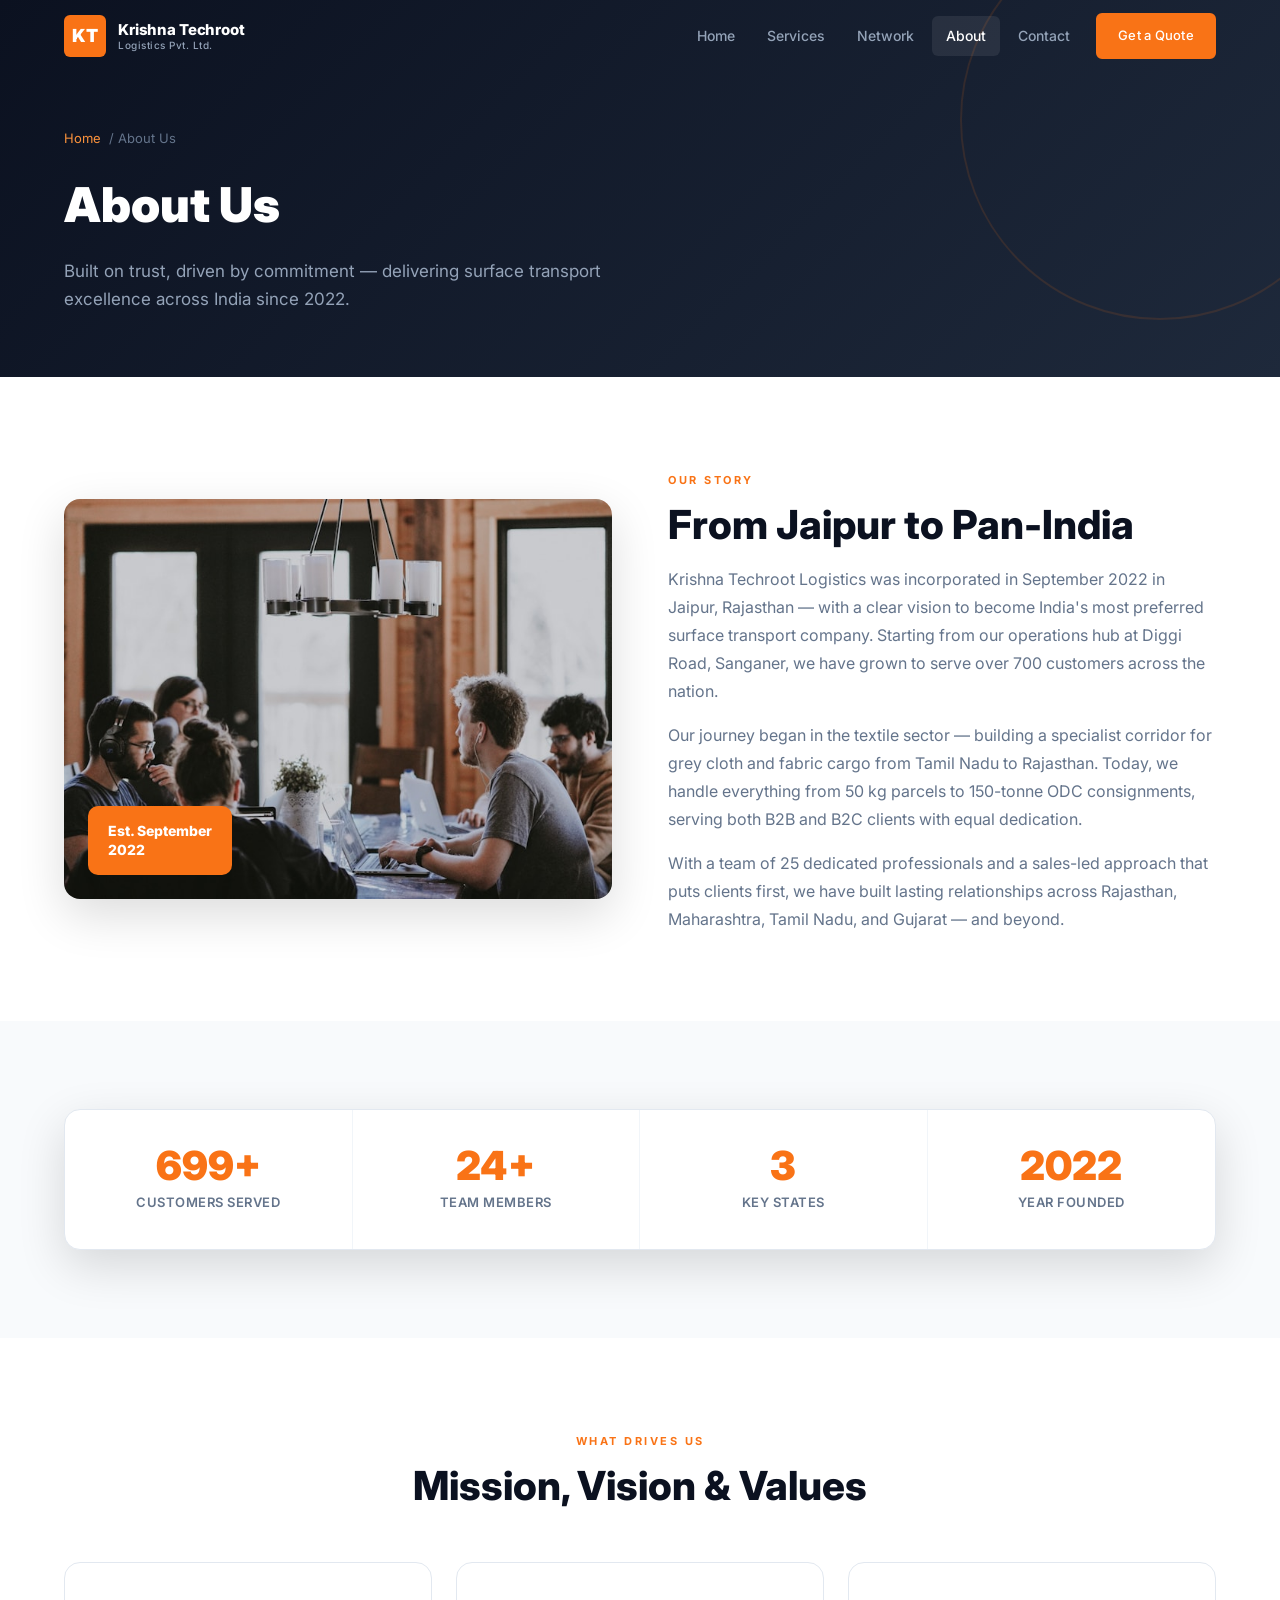
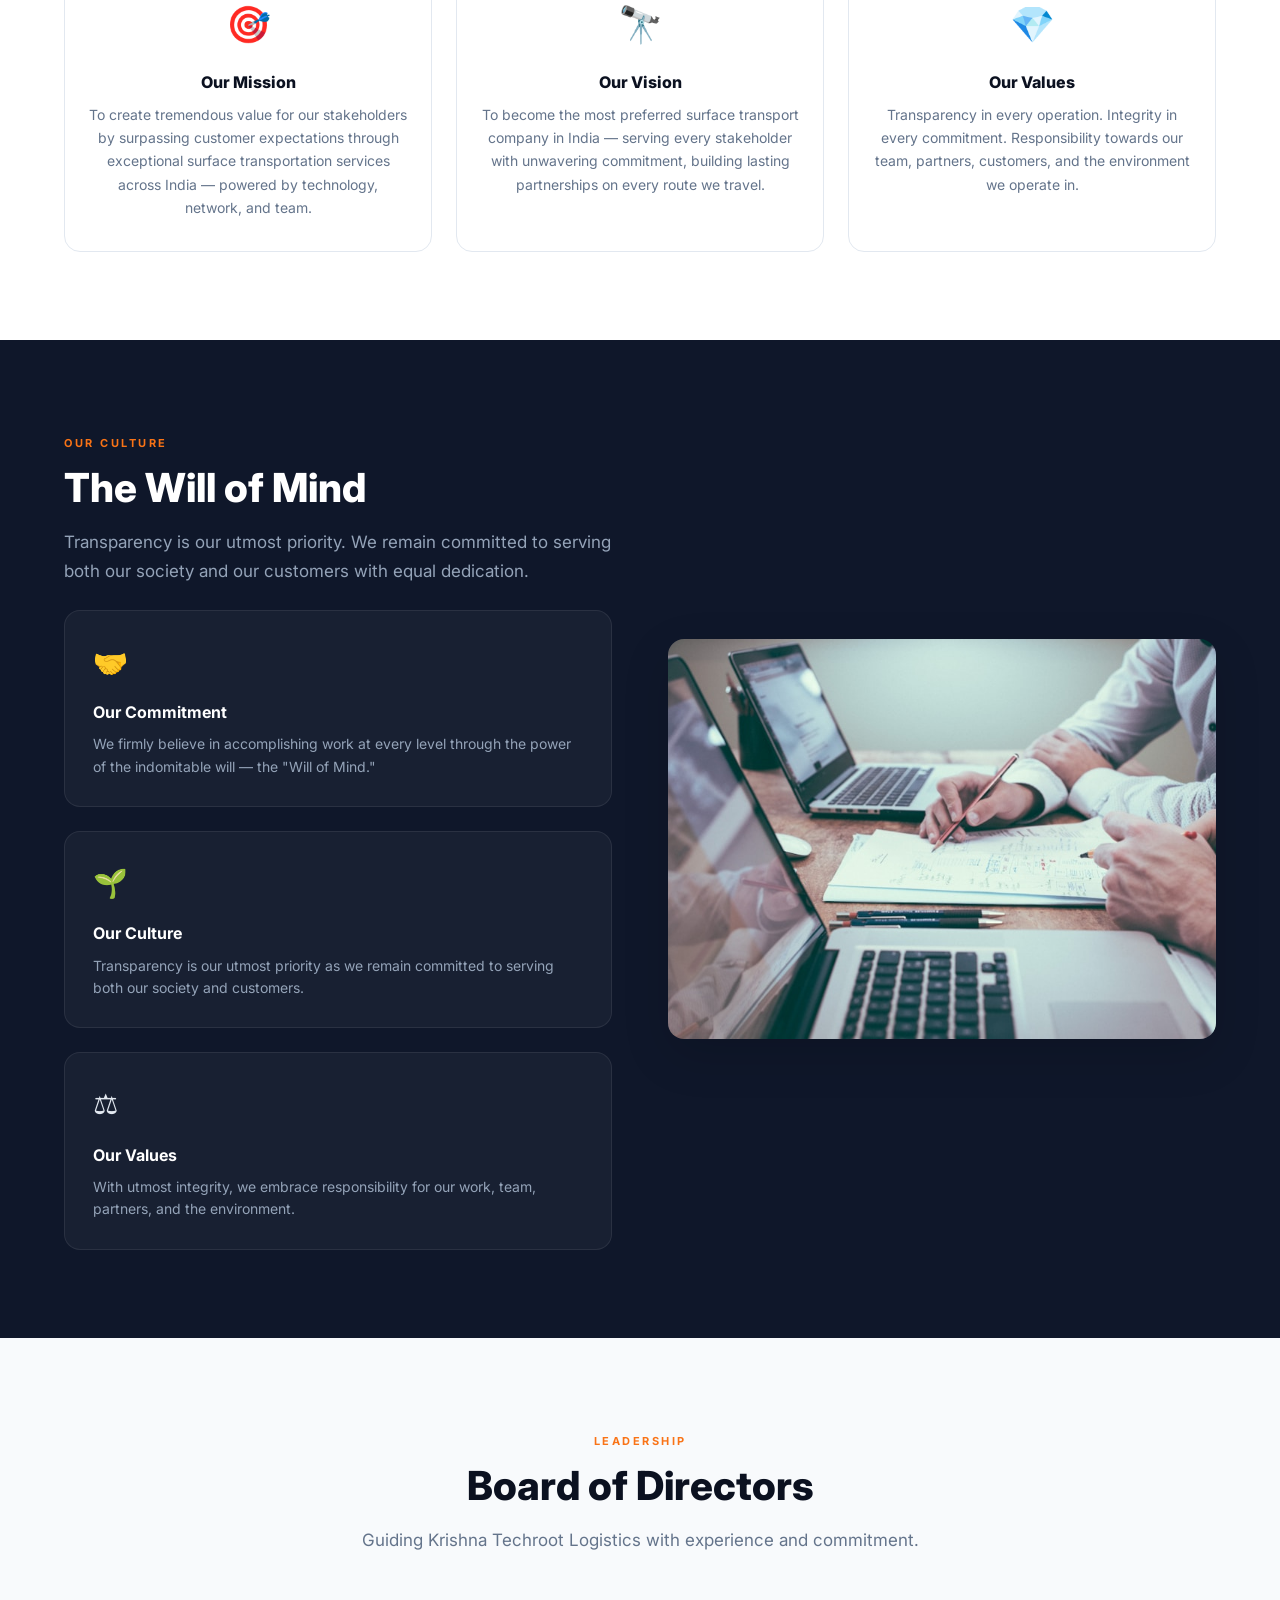
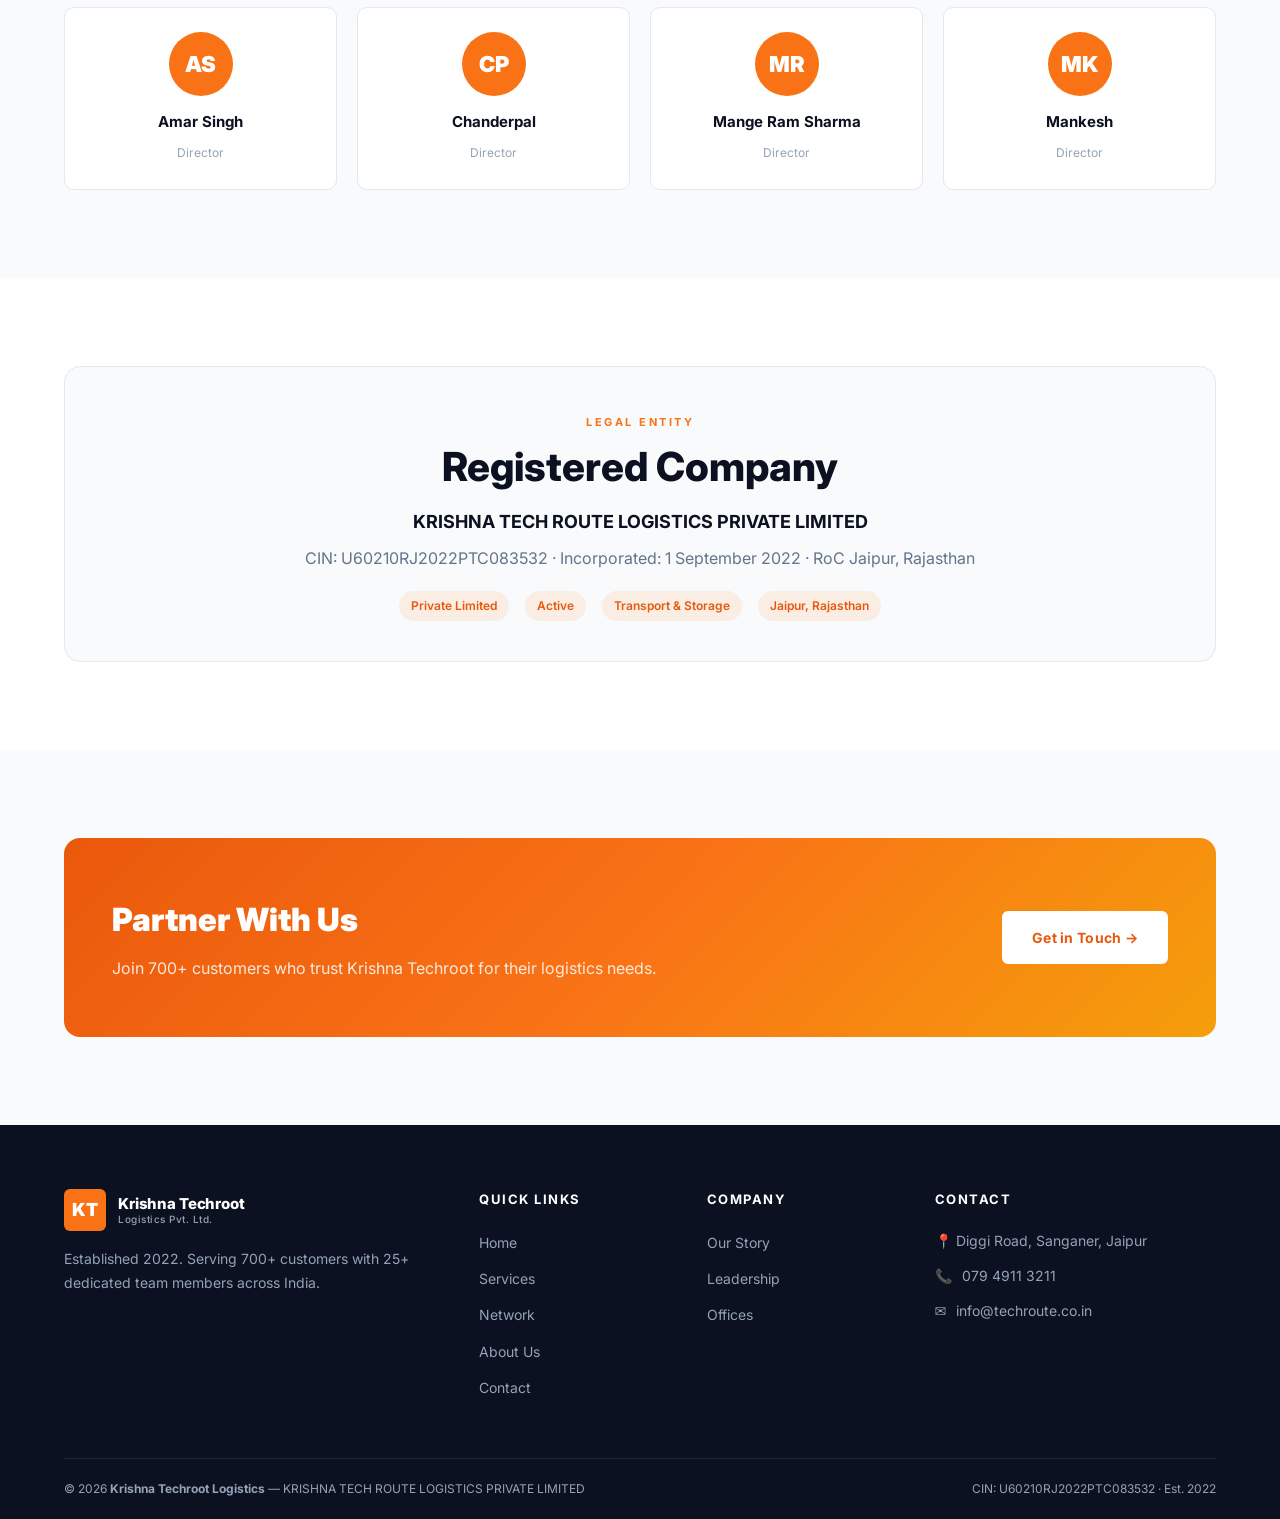
==== commit f781e938: "Refactor mobile navigation structure and enhance accessibility features" ====
--- a/krishna-techroot-logistics/about.html
+++ b/krishna-techroot-logistics/about.html
@@ -29,15 +29,16 @@
       </nav>
       <button class="menu-toggle" aria-label="Open menu" aria-expanded="false"><span></span><span></span><span></span></button>
     </div>
-    <nav class="mobile-nav" id="mobile-nav">
-      <a href="index.html">Home</a>
-      <a href="services.html">Services</a>
-      <a href="network.html">Network</a>
-      <a href="about.html" class="active">About</a>
-      <a href="contact.html">Contact</a>
-      <a href="contact.html#quote" class="btn btn-primary" style="margin-top:12px;text-align:center;">Get a Quote</a>
-    </nav>
   </header>
+
+  <nav class="mobile-nav" id="mobile-nav" aria-label="Mobile navigation">
+    <a href="index.html">Home</a>
+    <a href="services.html">Services</a>
+    <a href="network.html">Network</a>
+    <a href="about.html" class="active">About</a>
+    <a href="contact.html">Contact</a>
+    <a href="contact.html#quote" class="btn btn-primary" style="margin-top:12px;text-align:center;">Get a Quote</a>
+  </nav>
 
   <main id="main">
     <div class="page-hero">
--- a/krishna-techroot-logistics/assets/css/main.css
+++ b/krishna-techroot-logistics/assets/css/main.css
@@ -82,14 +82,23 @@
   white-space: nowrap;
 }
 
-.btn-primary {
+.btn-primary,
+a.btn-primary,
+.nav-desktop a.btn-primary,
+.mobile-nav a.btn-primary,
+.hero-actions a.btn-primary {
   background: var(--accent-500);
-  color: white;
+  color: #ffffff !important;
   border-color: var(--accent-500);
 }
-.btn-primary:hover {
+.btn-primary:hover,
+a.btn-primary:hover,
+.nav-desktop a.btn-primary:hover,
+.mobile-nav a.btn-primary:hover,
+.hero-actions a.btn-primary:hover {
   background: var(--accent-600);
   border-color: var(--accent-600);
+  color: #ffffff !important;
   transform: translateY(-2px);
   box-shadow: 0 8px 20px rgba(249,115,22,.35);
 }
@@ -258,16 +267,27 @@
   display: none;
   position: fixed;
   top: var(--header-h);
-  left: 0; right: 0; bottom: 0;
+  left: 0;
+  right: 0;
+  bottom: 0;
   background: var(--navy-900);
   padding: 24px;
   flex-direction: column;
   gap: 4px;
-  z-index: 999;
+  z-index: 1100;
   overflow-y: auto;
+  -webkit-overflow-scrolling: touch;
 }
 
 .mobile-nav.open { display: flex; }
+
+body.menu-open {
+  overflow: hidden;
+  position: fixed;
+  width: 100%;
+  left: 0;
+  right: 0;
+}
 
 .mobile-nav a {
   padding: 14px 16px;
